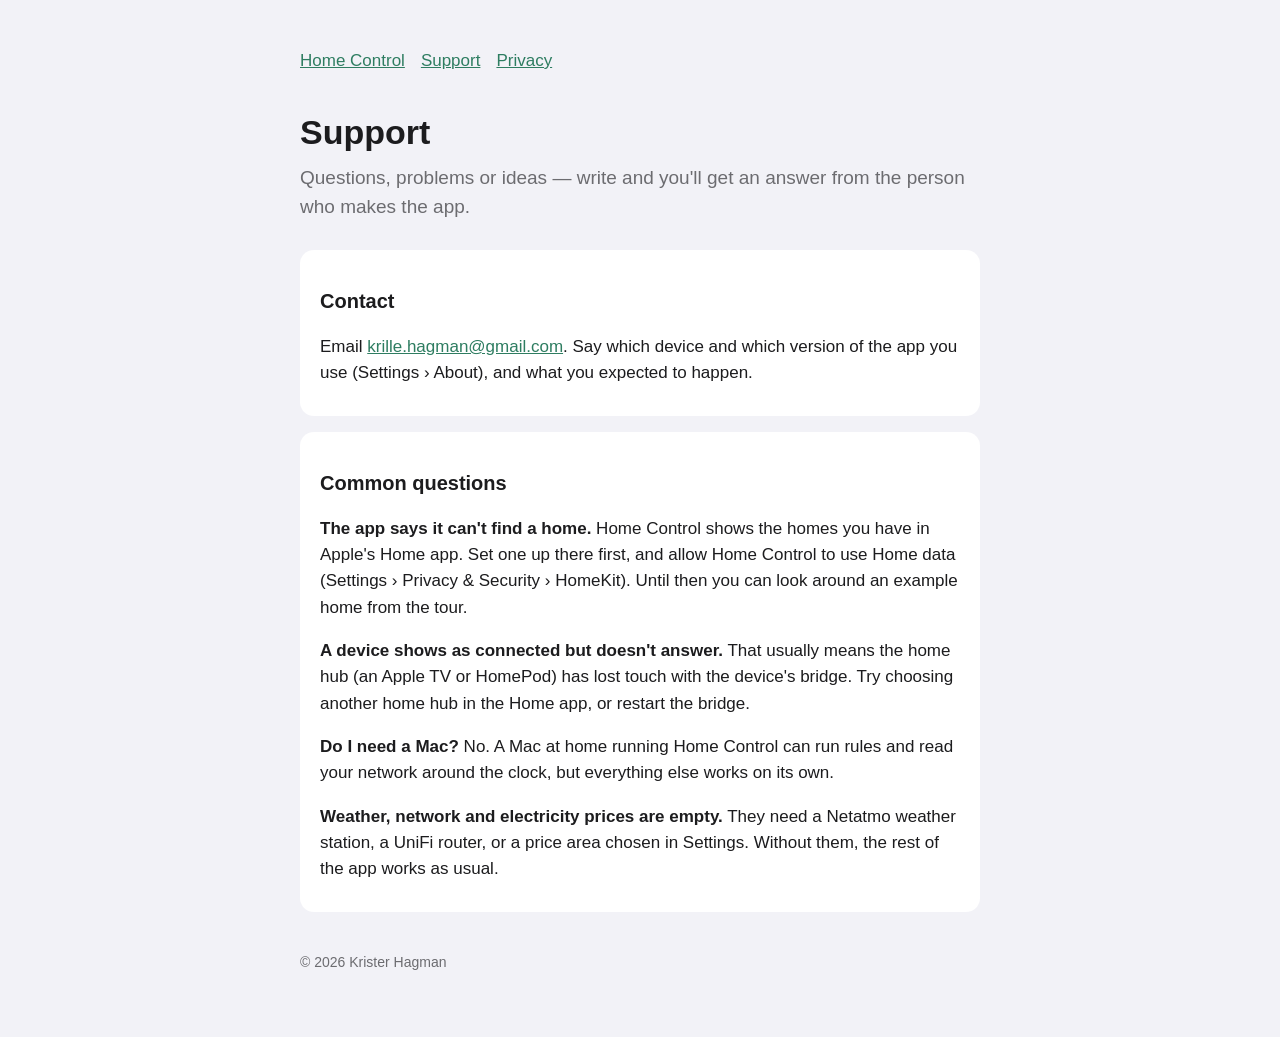
==== support.html @ cd3b15d4 "Privacy policy and support pages for Home Control – Explained Co-Authored-By: Claude Opus 5.5 <norep" ====
<!doctype html>
<html lang="en"><head><meta charset="utf-8"><meta name="viewport" content="width=device-width, initial-scale=1">
<title>Home Control Support</title><link rel="stylesheet" href="style.css"></head>
<body><main>
<nav><a href="./">Home Control</a><a href="support.html">Support</a><a href="privacy.html">Privacy</a></nav>
<h1>Support</h1>
<p class="lead">Questions, problems or ideas — write and you'll get an answer from the person who makes the app.</p>
<section>
<h2>Contact</h2>
<p>Email <a href="mailto:krille.hagman@gmail.com">krille.hagman@gmail.com</a>. Say which device and which version of the app you use (Settings › About), and what you expected to happen.</p>
</section>
<section>
<h2>Common questions</h2>
<p><strong>The app says it can't find a home.</strong> Home Control shows the homes you have in Apple's Home app. Set one up there first, and allow Home Control to use Home data (Settings › Privacy & Security › HomeKit). Until then you can look around an example home from the tour.</p>
<p><strong>A device shows as connected but doesn't answer.</strong> That usually means the home hub (an Apple TV or HomePod) has lost touch with the device's bridge. Try choosing another home hub in the Home app, or restart the bridge.</p>
<p><strong>Do I need a Mac?</strong> No. A Mac at home running Home Control can run rules and read your network around the clock, but everything else works on its own.</p>
<p><strong>Weather, network and electricity prices are empty.</strong> They need a Netatmo weather station, a UniFi router, or a price area chosen in Settings. Without them, the rest of the app works as usual.</p>
</section>
<footer>© 2026 Krister Hagman</footer>
</main></body></html>
---- style.css ----
:root { --bg: #f2f2f7; --card: #fff; --text: #1c1c1e; --muted: #6c6c70; --accent: #2e7d61; }
@media (prefers-color-scheme: dark) { :root { --bg: #000; --card: #1c1c1e; --text: #f2f2f7; --muted: #98989f; --accent: #5cc29b; } }
body { margin: 0; background: var(--bg); color: var(--text); font: 17px/1.55 -apple-system, BlinkMacSystemFont, "Segoe UI", sans-serif; }
main { max-width: 680px; margin: 0 auto; padding: 48px 16px 64px; }
h1 { font-size: 34px; margin: 0 0 4px; } h2 { font-size: 20px; margin: 32px 0 8px; }
.lead { color: var(--muted); font-size: 19px; margin: 0 0 28px; }
section { background: var(--card); border-radius: 14px; padding: 4px 20px 12px; margin: 16px 0; }
a { color: var(--accent); } nav { margin-bottom: 32px; } nav a { margin-right: 16px; }
footer { color: var(--muted); font-size: 14px; margin-top: 40px; }
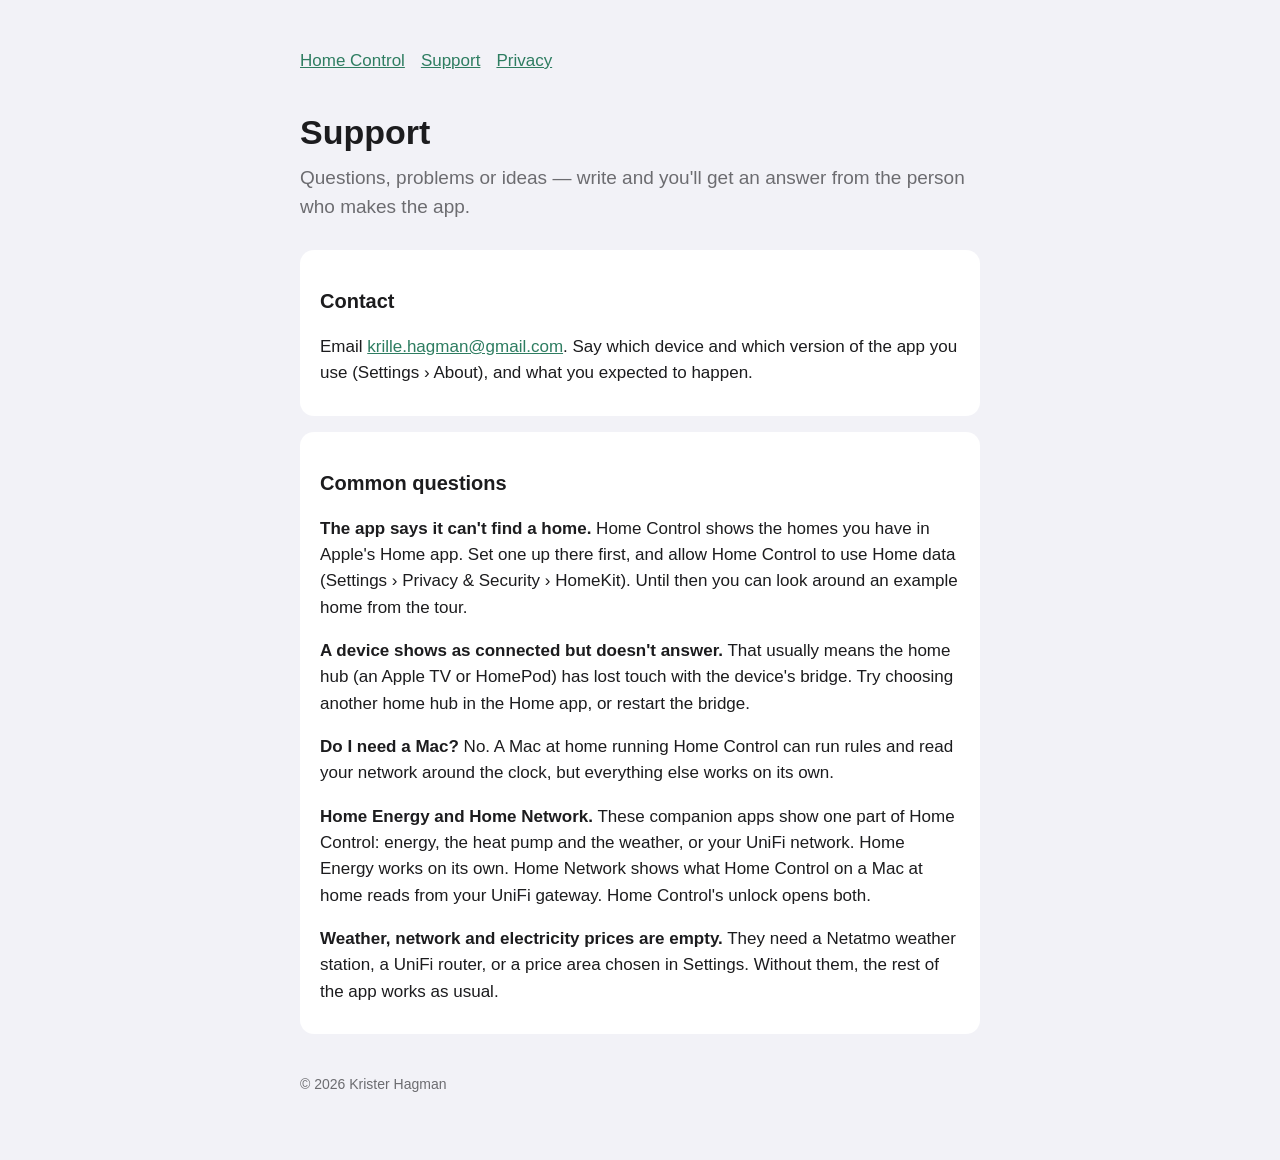
==== commit 505020af: "Privacy and support: cover the companion apps Home Energy and Home Network, the heat pump sign-in (T" ====
--- a/support.html
+++ b/support.html
@@ -14,6 +14,7 @@
 <p><strong>The app says it can't find a home.</strong> Home Control shows the homes you have in Apple's Home app. Set one up there first, and allow Home Control to use Home data (Settings › Privacy & Security › HomeKit). Until then you can look around an example home from the tour.</p>
 <p><strong>A device shows as connected but doesn't answer.</strong> That usually means the home hub (an Apple TV or HomePod) has lost touch with the device's bridge. Try choosing another home hub in the Home app, or restart the bridge.</p>
 <p><strong>Do I need a Mac?</strong> No. A Mac at home running Home Control can run rules and read your network around the clock, but everything else works on its own.</p>
+<p><strong>Home Energy and Home Network.</strong> These companion apps show one part of Home Control: energy, the heat pump and the weather, or your UniFi network. Home Energy works on its own. Home Network shows what Home Control on a Mac at home reads from your UniFi gateway. Home Control's unlock opens both.</p>
 <p><strong>Weather, network and electricity prices are empty.</strong> They need a Netatmo weather station, a UniFi router, or a price area chosen in Settings. Without them, the rest of the app works as usual.</p>
 </section>
 <footer>© 2026 Krister Hagman</footer>
